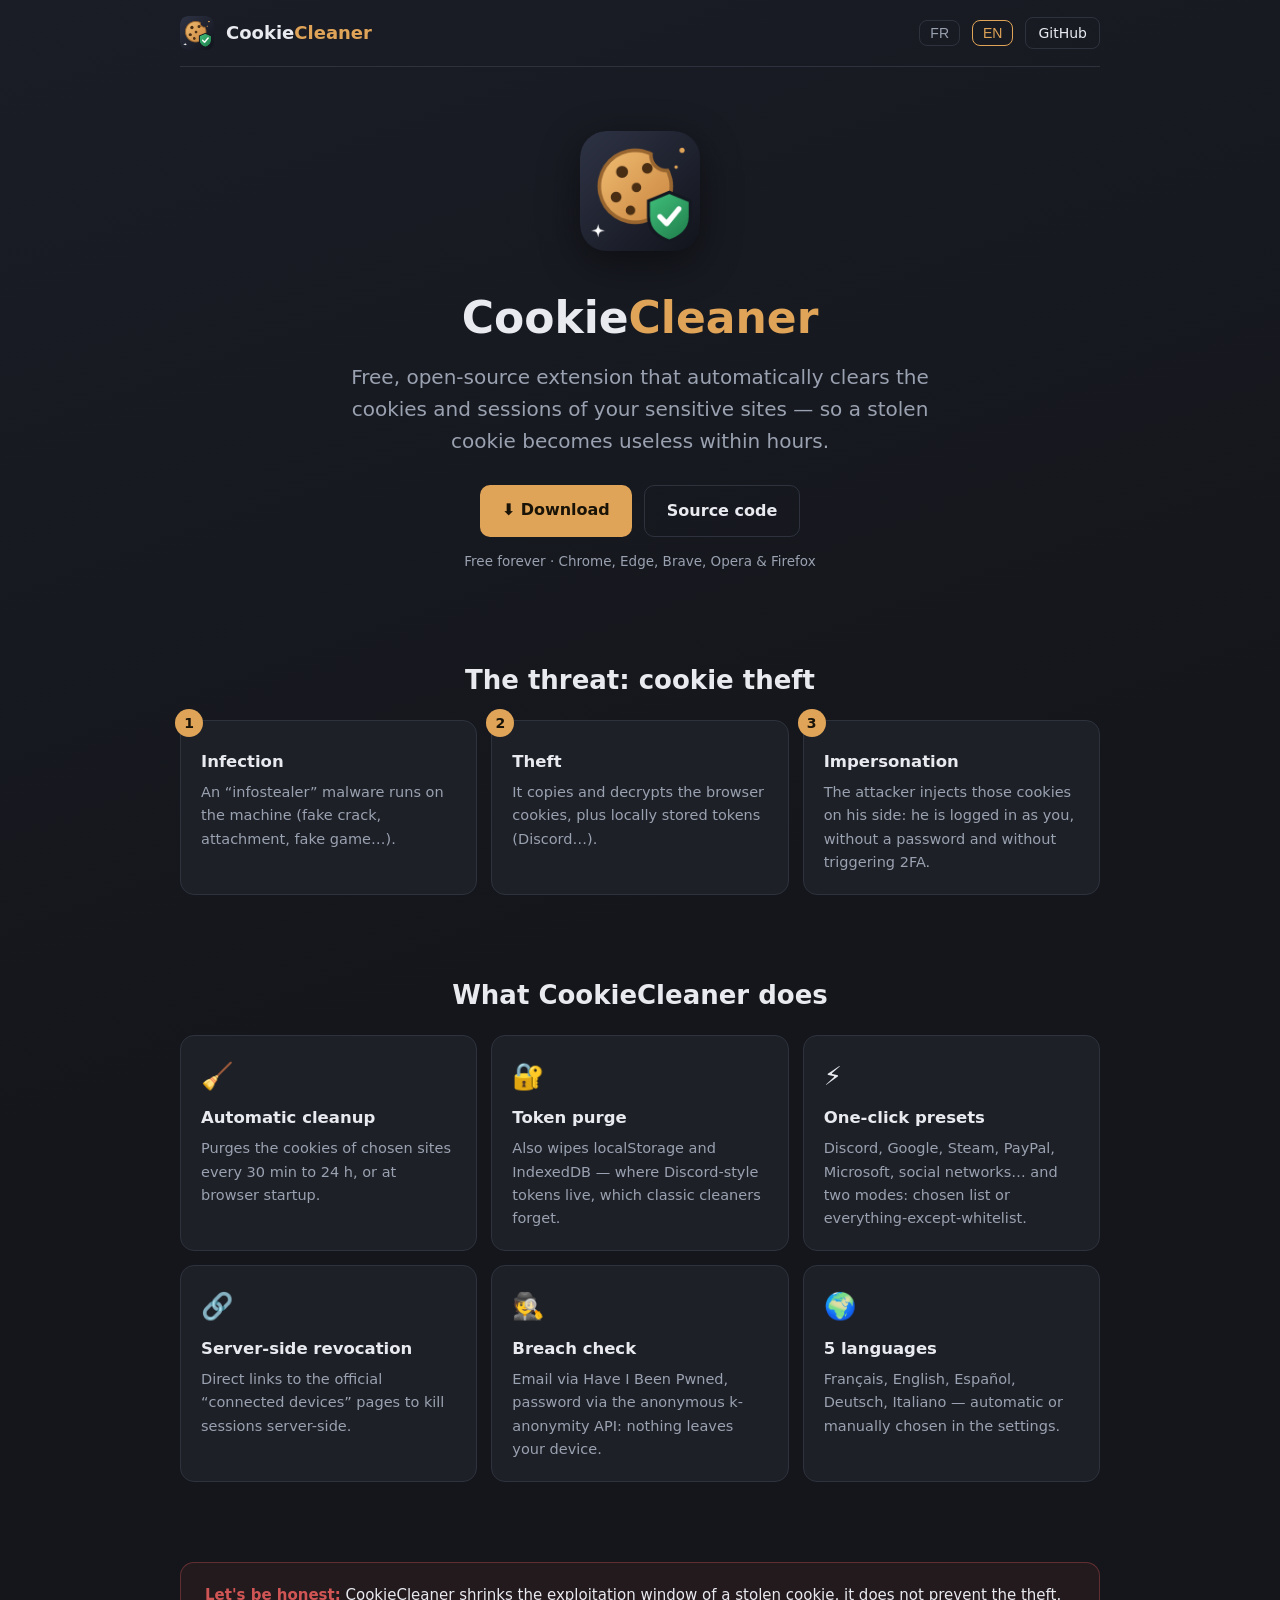
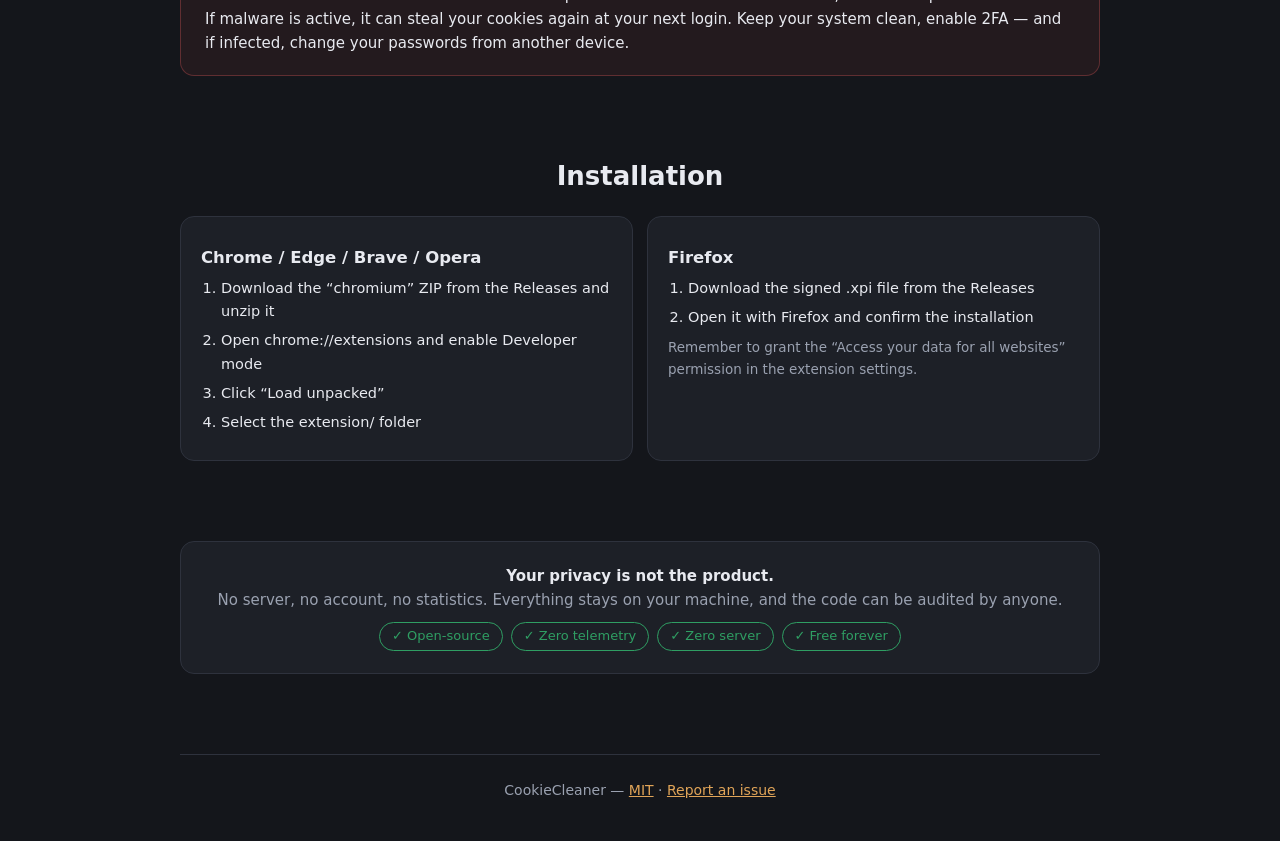
==== docs/index.html @ b6920549 "Maj V1.0" ====
<!DOCTYPE html>
<html lang="fr">
<head>
  <meta charset="utf-8">
  <meta name="viewport" content="width=device-width, initial-scale=1">
  <title>CookieCleaner — Anti-vol de cookies</title>
  <meta name="description" content="Extension gratuite et open-source qui nettoie automatiquement les cookies et sessions de vos sites sensibles pour limiter l'impact du vol de cookies.">
  <link rel="icon" type="image/png" href="assets/favicon.png">
  <style>
    :root {
      --bg: #14161b; --panel: #1d2027; --panel-2: #23262f; --border: #2e323d;
      --text: #e8eaf0; --muted: #9aa1b0; --accent: #e0a458; --accent-dark: #b5773a;
      --green: #2f9e63; --red: #d05555; --radius: 14px;
    }
    * { box-sizing: border-box; margin: 0; }
    html { scroll-behavior: smooth; }
    body {
      background: linear-gradient(160deg, #1a1d26 0%, #14161b 40%);
      color: var(--text);
      font-family: "Segoe UI", system-ui, -apple-system, sans-serif;
      font-size: 16px; line-height: 1.6;
    }
    a { color: var(--accent); }
    .wrap { max-width: 960px; margin: 0 auto; padding: 0 20px; }

    nav {
      display: flex; align-items: center; gap: 12px;
      padding: 16px 0; border-bottom: 1px solid var(--border);
    }
    nav img { width: 34px; height: 34px; border-radius: 8px; }
    nav .brand { font-weight: 700; font-size: 18px; }
    nav .brand em { color: var(--accent); font-style: normal; }
    nav .spacer { flex: 1; }
    .lang-btn {
      background: none; border: 1px solid var(--border); color: var(--muted);
      border-radius: 8px; padding: 4px 10px; cursor: pointer; font-size: 14px;
    }
    .lang-btn.active { border-color: var(--accent); color: var(--accent); }
    nav .gh {
      text-decoration: none; border: 1px solid var(--border); border-radius: 8px;
      padding: 4px 12px; color: var(--text); font-size: 14px;
    }
    nav .gh:hover { border-color: var(--accent); }

    header.hero { text-align: center; padding: 64px 0 48px; }
    .hero img { width: 120px; height: 120px; border-radius: 26px; box-shadow: 0 12px 40px rgba(0,0,0,.45); }
    .hero h1 { font-size: 44px; margin: 24px 0 8px; }
    .hero h1 em { color: var(--accent); font-style: normal; }
    .hero .tagline { font-size: 20px; color: var(--muted); max-width: 620px; margin: 0 auto 28px; }
    .cta-row { display: flex; gap: 12px; justify-content: center; flex-wrap: wrap; }
    .btn {
      display: inline-block; text-decoration: none; font-weight: 600; font-size: 16px;
      padding: 12px 22px; border-radius: 10px;
    }
    .btn.primary { background: var(--accent); color: #1a1408; }
    .btn.primary:hover { background: var(--accent-dark); color: #fff; }
    .btn.ghost { border: 1px solid var(--border); color: var(--text); }
    .btn.ghost:hover { border-color: var(--accent); }
    .hero .note { margin-top: 14px; font-size: 13.5px; color: var(--muted); }

    section { padding: 40px 0; }
    section h2 { font-size: 26px; margin-bottom: 18px; text-align: center; }
    .grid { display: grid; grid-template-columns: repeat(auto-fit, minmax(260px, 1fr)); gap: 14px; }
    .card {
      background: var(--panel); border: 1px solid var(--border);
      border-radius: var(--radius); padding: 20px;
    }
    .card .emoji { font-size: 26px; }
    .card h3 { font-size: 16.5px; margin: 8px 0 6px; }
    .card p { font-size: 14.5px; color: var(--muted); }

    .steps { counter-reset: step; }
    .steps .card { position: relative; padding-left: 20px; }
    .steps .card::before {
      counter-increment: step; content: counter(step);
      position: absolute; top: -12px; left: -6px;
      background: var(--accent); color: #1a1408; font-weight: 700;
      width: 28px; height: 28px; border-radius: 50%;
      display: flex; align-items: center; justify-content: center; font-size: 14px;
    }

    .warn-box {
      background: rgba(208,85,85,.08); border: 1px solid rgba(208,85,85,.35);
      border-radius: var(--radius); padding: 20px 24px; font-size: 15px;
    }
    .warn-box strong { color: var(--red); }

    .install-cols { display: grid; grid-template-columns: repeat(auto-fit, minmax(300px, 1fr)); gap: 14px; }
    .install-cols ol { padding-left: 20px; font-size: 14.5px; }
    .install-cols li { margin: 6px 0; }
    code {
      background: var(--panel-2); border: 1px solid var(--border);
      border-radius: 5px; padding: 1px 6px; font-size: 13px;
    }

    .privacy-strip {
      text-align: center; background: var(--panel); border: 1px solid var(--border);
      border-radius: var(--radius); padding: 22px; font-size: 15px;
    }
    .privacy-strip .badges { margin-top: 10px; display: flex; gap: 8px; justify-content: center; flex-wrap: wrap; }
    .pill {
      font-size: 13px; border: 1px solid var(--green); color: var(--green);
      border-radius: 999px; padding: 3px 12px;
    }

    footer {
      border-top: 1px solid var(--border); margin-top: 40px;
      padding: 24px 0 40px; text-align: center; color: var(--muted); font-size: 14px;
    }
  </style>
</head>
<body>
  <div class="wrap">
    <nav>
      <img src="assets/logo.png" alt="">
      <span class="brand">Cookie<em>Cleaner</em></span>
      <span class="spacer"></span>
      <button class="lang-btn" id="btn-fr" onclick="setLang('fr')">FR</button>
      <button class="lang-btn" id="btn-en" onclick="setLang('en')">EN</button>
      <a class="gh" href="https://github.com/FrankkDarko/CookieCleaner">GitHub</a>
    </nav>

    <header class="hero">
      <img src="assets/logo.png" alt="CookieCleaner">
      <h1>Cookie<em>Cleaner</em></h1>
      <p class="tagline" data-t="tagline"></p>
      <div class="cta-row">
        <a class="btn primary" href="https://github.com/FrankkDarko/CookieCleaner/releases" data-t="ctaDownload"></a>
        <a class="btn ghost" href="https://github.com/FrankkDarko/CookieCleaner" data-t="ctaSource"></a>
      </div>
      <p class="note" data-t="ctaNote"></p>
    </header>

    <section>
      <h2 data-t="threatTitle"></h2>
      <div class="grid steps">
        <div class="card"><h3 data-t="threat1t"></h3><p data-t="threat1p"></p></div>
        <div class="card"><h3 data-t="threat2t"></h3><p data-t="threat2p"></p></div>
        <div class="card"><h3 data-t="threat3t"></h3><p data-t="threat3p"></p></div>
      </div>
    </section>

    <section>
      <h2 data-t="featTitle"></h2>
      <div class="grid">
        <div class="card"><div class="emoji">🧹</div><h3 data-t="feat1t"></h3><p data-t="feat1p"></p></div>
        <div class="card"><div class="emoji">🔐</div><h3 data-t="feat2t"></h3><p data-t="feat2p"></p></div>
        <div class="card"><div class="emoji">⚡</div><h3 data-t="feat3t"></h3><p data-t="feat3p"></p></div>
        <div class="card"><div class="emoji">🔗</div><h3 data-t="feat4t"></h3><p data-t="feat4p"></p></div>
        <div class="card"><div class="emoji">🕵️</div><h3 data-t="feat5t"></h3><p data-t="feat5p"></p></div>
        <div class="card"><div class="emoji">🌍</div><h3 data-t="feat6t"></h3><p data-t="feat6p"></p></div>
      </div>
    </section>

    <section>
      <div class="warn-box">
        <strong data-t="honestT"></strong> <span data-t="honestP"></span>
      </div>
    </section>

    <section>
      <h2 data-t="installTitle"></h2>
      <div class="install-cols">
        <div class="card">
          <h3>Chrome / Edge / Brave / Opera</h3>
          <ol>
            <li data-t="instC1"></li>
            <li data-t="instC2"></li>
            <li data-t="instC3"></li>
            <li data-t="instC4"></li>
          </ol>
        </div>
        <div class="card">
          <h3>Firefox</h3>
          <ol>
            <li data-t="instF1"></li>
            <li data-t="instF2"></li>
          </ol>
          <p style="font-size:13.5px;color:var(--muted);margin-top:8px" data-t="instFNote"></p>
        </div>
      </div>
    </section>

    <section>
      <div class="privacy-strip">
        <strong data-t="privT"></strong><br>
        <span style="color:var(--muted)" data-t="privP"></span>
        <div class="badges">
          <span class="pill" data-t="pill1"></span>
          <span class="pill" data-t="pill2"></span>
          <span class="pill" data-t="pill3"></span>
          <span class="pill" data-t="pill4"></span>
        </div>
      </div>
    </section>

    <footer>
      <span data-t="footer"></span>
      <a href="https://github.com/FrankkDarko/CookieCleaner/blob/main/LICENSE">MIT</a>
      · <a href="https://github.com/FrankkDarko/CookieCleaner/issues" data-t="footerIssues"></a>
    </footer>
  </div>

  <script>
    const I18N = {
      fr: {
        title: "CookieCleaner — Anti-vol de cookies",
        tagline: "Extension gratuite et open-source qui nettoie automatiquement les cookies et sessions de vos sites sensibles — pour qu'un cookie volé devienne inutilisable en quelques heures.",
        ctaDownload: "⬇ Télécharger", ctaSource: "Code source",
        ctaNote: "Gratuit pour toujours · Chrome, Edge, Brave, Opera & Firefox",
        threatTitle: "La menace : le vol de cookies",
        threat1t: "Infection", threat1p: "Un malware « infostealer » s'exécute sur la machine (faux crack, pièce jointe, faux jeu…).",
        threat2t: "Vol", threat2p: "Il copie et déchiffre les cookies du navigateur, ainsi que les tokens stockés en local (Discord…).",
        threat3t: "Usurpation", threat3p: "L'attaquant injecte ces cookies chez lui : il est connecté à votre place, sans mot de passe et sans déclencher la 2FA.",
        featTitle: "Ce que fait CookieCleaner",
        feat1t: "Nettoyage automatique", feat1p: "Purge les cookies des sites choisis toutes les 30 min à 24 h, ou au démarrage du navigateur.",
        feat2t: "Purge des tokens", feat2p: "Vide aussi le localStorage et l'IndexedDB — là où vivent les tokens type Discord que les nettoyeurs classiques oublient.",
        feat3t: "Presets en un clic", feat3p: "Discord, Google, Steam, PayPal, Microsoft, réseaux sociaux… et deux modes : liste choisie ou tout-sauf-liste-blanche.",
        feat4t: "Révocation serveur", feat4p: "Liens directs vers les pages officielles « appareils connectés » pour tuer les sessions côté serveur.",
        feat5t: "Vérification de fuites", feat5p: "E-mail via Have I Been Pwned, mot de passe via l'API anonyme k-anonymity : rien ne quitte votre appareil.",
        feat6t: "5 langues", feat6p: "Français, English, Español, Deutsch, Italiano — automatique ou au choix dans les options.",
        honestT: "Soyons honnêtes :",
        honestP: "CookieCleaner réduit la fenêtre d'exploitation d'un cookie volé, il n'empêche pas le vol. Si un malware est actif, il peut re-voler vos cookies à la prochaine connexion. Gardez votre système sain, activez la 2FA — et en cas d'infection, changez vos mots de passe depuis un autre appareil.",
        installTitle: "Installation",
        instC1: "Téléchargez le ZIP « chromium » depuis les Releases et décompressez-le",
        instC2: "Ouvrez chrome://extensions et activez le Mode développeur",
        instC3: "Cliquez « Charger l'extension non empaquetée »",
        instC4: "Sélectionnez le dossier extension/",
        instF1: "Téléchargez le fichier .xpi signé depuis les Releases",
        instF2: "Ouvrez-le avec Firefox et confirmez l'installation",
        instFNote: "Pensez à accorder la permission « Accéder à vos données pour tous les sites » dans les paramètres de l'extension.",
        privT: "Votre vie privée n'est pas le produit.",
        privP: "Aucun serveur, aucun compte, aucune statistique. Tout reste sur votre machine, et le code est auditable par tous.",
        pill1: "✓ Open-source", pill2: "✓ Zéro télémétrie", pill3: "✓ Zéro serveur", pill4: "✓ Gratuit pour toujours",
        footer: "CookieCleaner — licence ", footerIssues: "Signaler un problème"
      },
      en: {
        title: "CookieCleaner — Anti cookie-theft",
        tagline: "Free, open-source extension that automatically clears the cookies and sessions of your sensitive sites — so a stolen cookie becomes useless within hours.",
        ctaDownload: "⬇ Download", ctaSource: "Source code",
        ctaNote: "Free forever · Chrome, Edge, Brave, Opera & Firefox",
        threatTitle: "The threat: cookie theft",
        threat1t: "Infection", threat1p: "An “infostealer” malware runs on the machine (fake crack, attachment, fake game…).",
        threat2t: "Theft", threat2p: "It copies and decrypts the browser cookies, plus locally stored tokens (Discord…).",
        threat3t: "Impersonation", threat3p: "The attacker injects those cookies on his side: he is logged in as you, without a password and without triggering 2FA.",
        featTitle: "What CookieCleaner does",
        feat1t: "Automatic cleanup", feat1p: "Purges the cookies of chosen sites every 30 min to 24 h, or at browser startup.",
        feat2t: "Token purge", feat2p: "Also wipes localStorage and IndexedDB — where Discord-style tokens live, which classic cleaners forget.",
        feat3t: "One-click presets", feat3p: "Discord, Google, Steam, PayPal, Microsoft, social networks… and two modes: chosen list or everything-except-whitelist.",
        feat4t: "Server-side revocation", feat4p: "Direct links to the official “connected devices” pages to kill sessions server-side.",
        feat5t: "Breach check", feat5p: "Email via Have I Been Pwned, password via the anonymous k-anonymity API: nothing leaves your device.",
        feat6t: "5 languages", feat6p: "Français, English, Español, Deutsch, Italiano — automatic or manually chosen in the settings.",
        honestT: "Let's be honest:",
        honestP: "CookieCleaner shrinks the exploitation window of a stolen cookie, it does not prevent the theft. If malware is active, it can steal your cookies again at your next login. Keep your system clean, enable 2FA — and if infected, change your passwords from another device.",
        installTitle: "Installation",
        instC1: "Download the “chromium” ZIP from the Releases and unzip it",
        instC2: "Open chrome://extensions and enable Developer mode",
        instC3: "Click “Load unpacked”",
        instC4: "Select the extension/ folder",
        instF1: "Download the signed .xpi file from the Releases",
        instF2: "Open it with Firefox and confirm the installation",
        instFNote: "Remember to grant the “Access your data for all websites” permission in the extension settings.",
        privT: "Your privacy is not the product.",
        privP: "No server, no account, no statistics. Everything stays on your machine, and the code can be audited by anyone.",
        pill1: "✓ Open-source", pill2: "✓ Zero telemetry", pill3: "✓ Zero server", pill4: "✓ Free forever",
        footer: "CookieCleaner — ", footerIssues: "Report an issue"
      }
    };

    function setLang(lang) {
      localStorage.setItem("cc-lang", lang);
      document.documentElement.lang = lang;
      document.title = I18N[lang].title;
      document.querySelectorAll("[data-t]").forEach((el) => {
        const msg = I18N[lang][el.dataset.t];
        if (msg) el.textContent = msg;
      });
      document.getElementById("btn-fr").classList.toggle("active", lang === "fr");
      document.getElementById("btn-en").classList.toggle("active", lang === "en");
    }

    setLang(
      localStorage.getItem("cc-lang") ||
      (navigator.language?.toLowerCase().startsWith("fr") ? "fr" : "en")
    );
  </script>
</body>
</html>
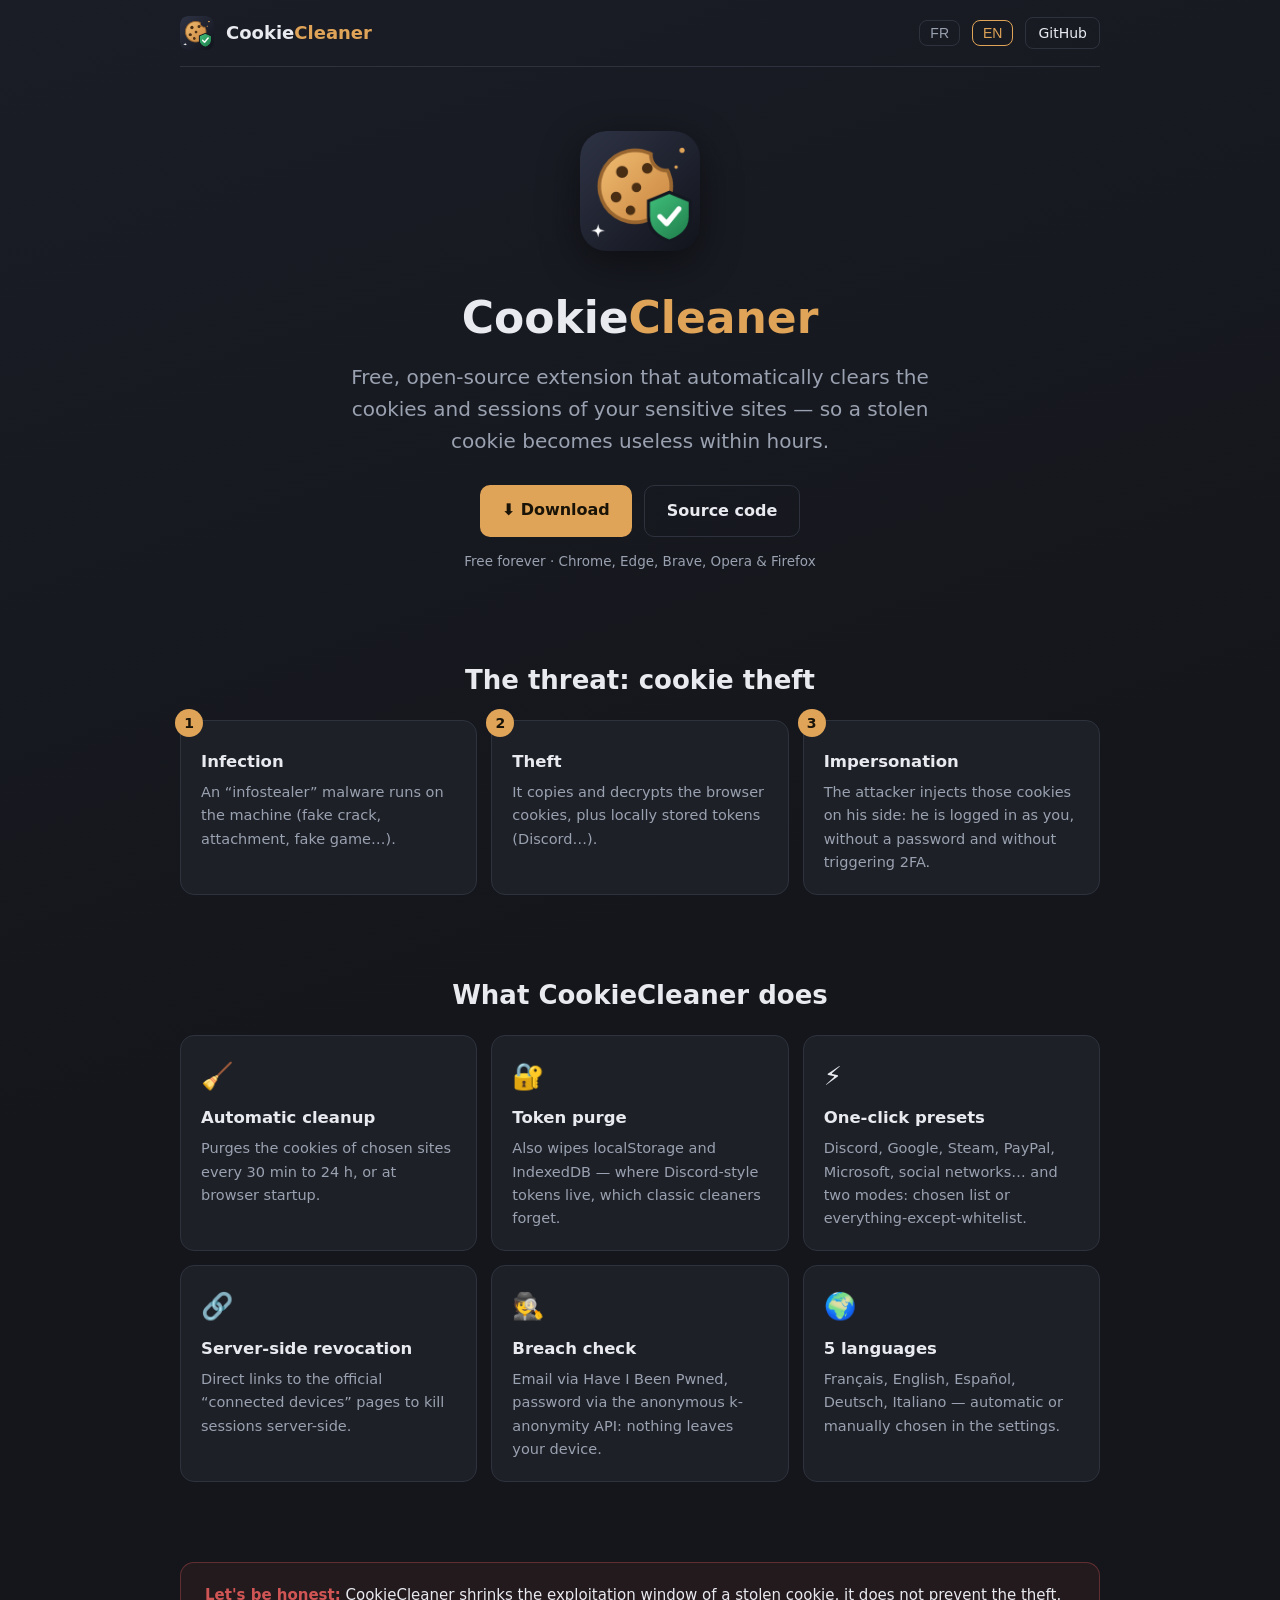
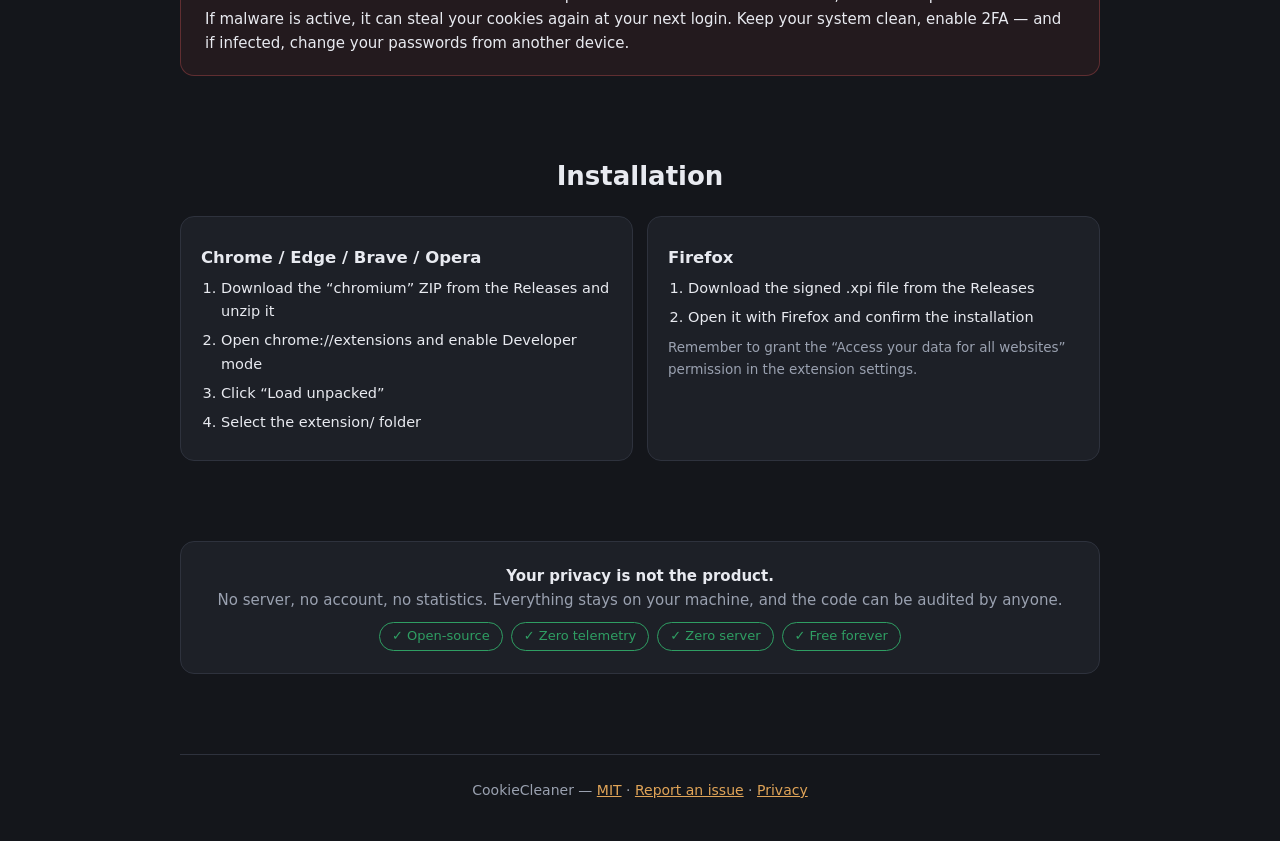
==== commit d2f1ec4b: "MAJ for Firexfox & Chrome" ====
--- a/docs/index.html
+++ b/docs/index.html
@@ -198,6 +198,7 @@
       <span data-t="footer"></span>
       <a href="https://github.com/FrankkDarko/CookieCleaner/blob/main/LICENSE">MIT</a>
       · <a href="https://github.com/FrankkDarko/CookieCleaner/issues" data-t="footerIssues"></a>
+      · <a href="privacy.html" data-t="footerPrivacy"></a>
     </footer>
   </div>
 
@@ -232,7 +233,7 @@
         privT: "Votre vie privée n'est pas le produit.",
         privP: "Aucun serveur, aucun compte, aucune statistique. Tout reste sur votre machine, et le code est auditable par tous.",
         pill1: "✓ Open-source", pill2: "✓ Zéro télémétrie", pill3: "✓ Zéro serveur", pill4: "✓ Gratuit pour toujours",
-        footer: "CookieCleaner — licence ", footerIssues: "Signaler un problème"
+        footer: "CookieCleaner — licence ", footerIssues: "Signaler un problème", footerPrivacy: "Confidentialité"
       },
       en: {
         title: "CookieCleaner — Anti cookie-theft",
@@ -263,7 +264,7 @@
         privT: "Your privacy is not the product.",
         privP: "No server, no account, no statistics. Everything stays on your machine, and the code can be audited by anyone.",
         pill1: "✓ Open-source", pill2: "✓ Zero telemetry", pill3: "✓ Zero server", pill4: "✓ Free forever",
-        footer: "CookieCleaner — ", footerIssues: "Report an issue"
+        footer: "CookieCleaner — ", footerIssues: "Report an issue", footerPrivacy: "Privacy"
       }
     };
 
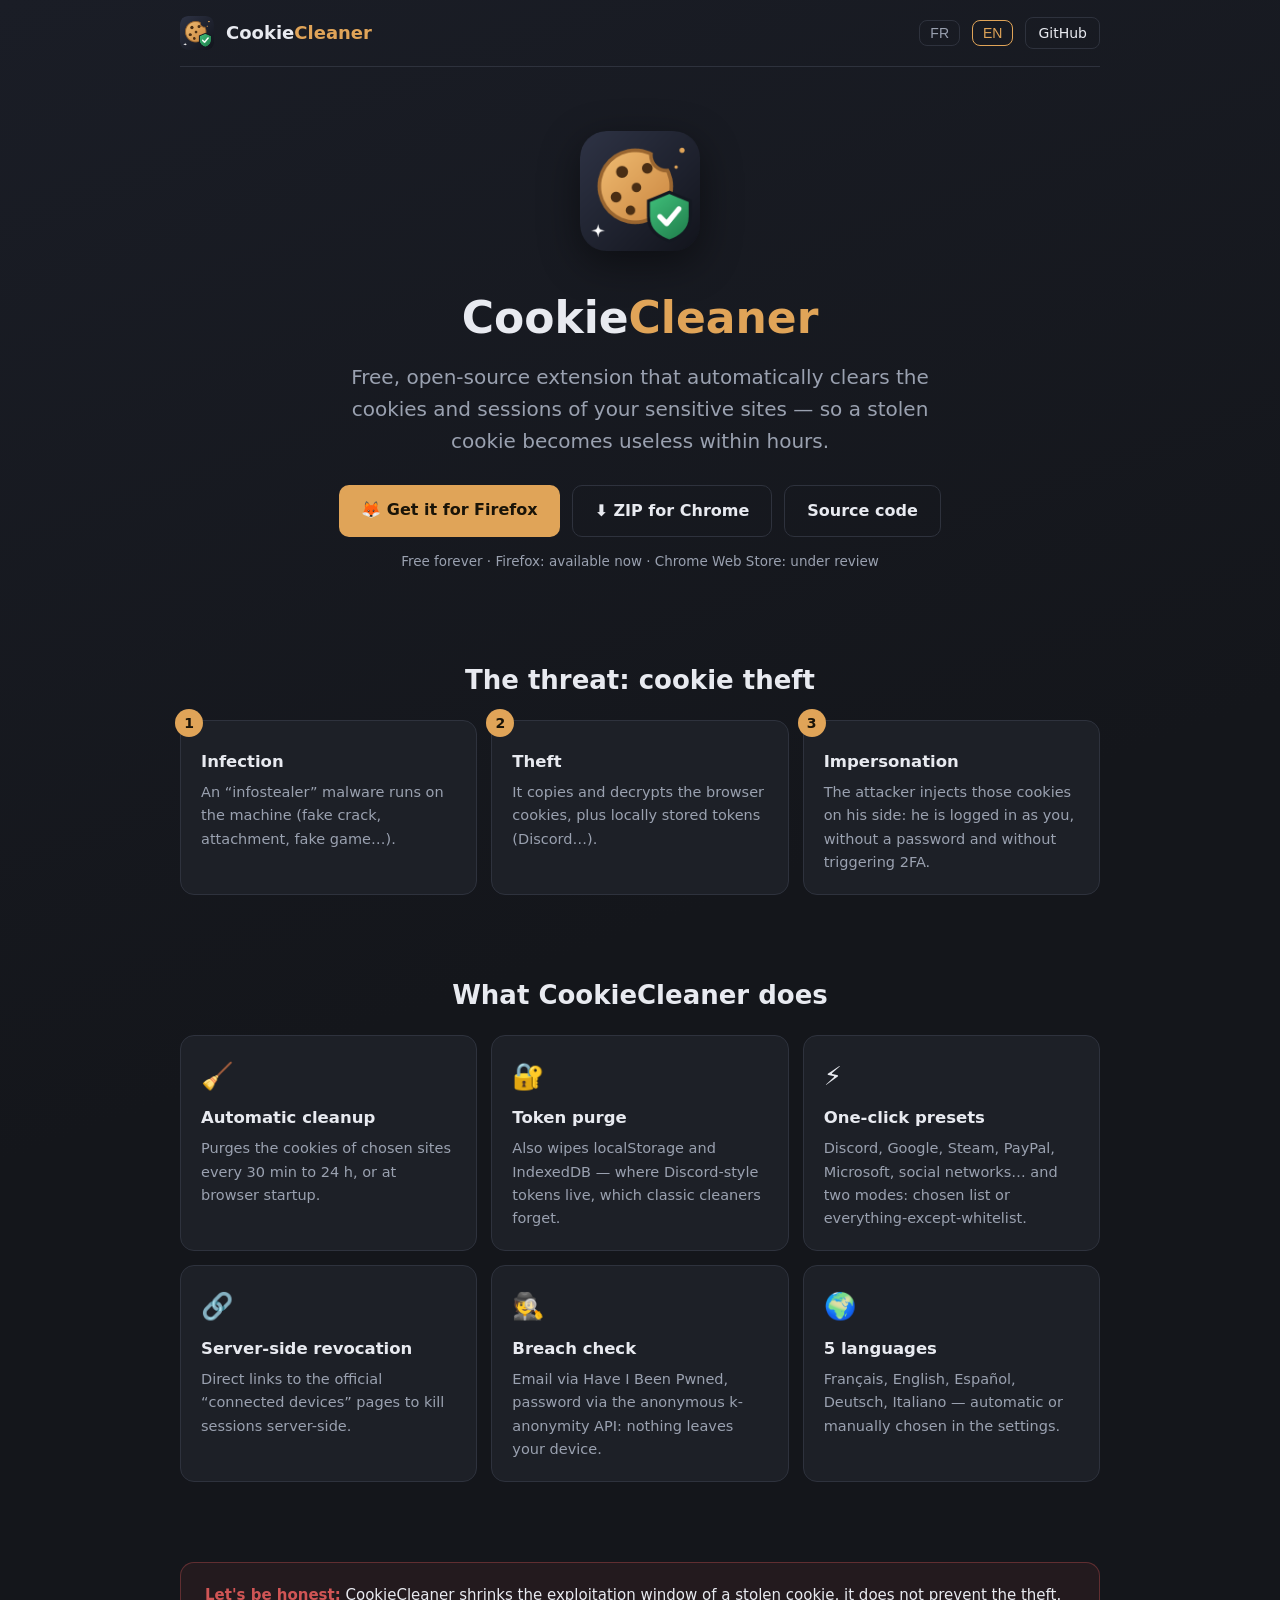
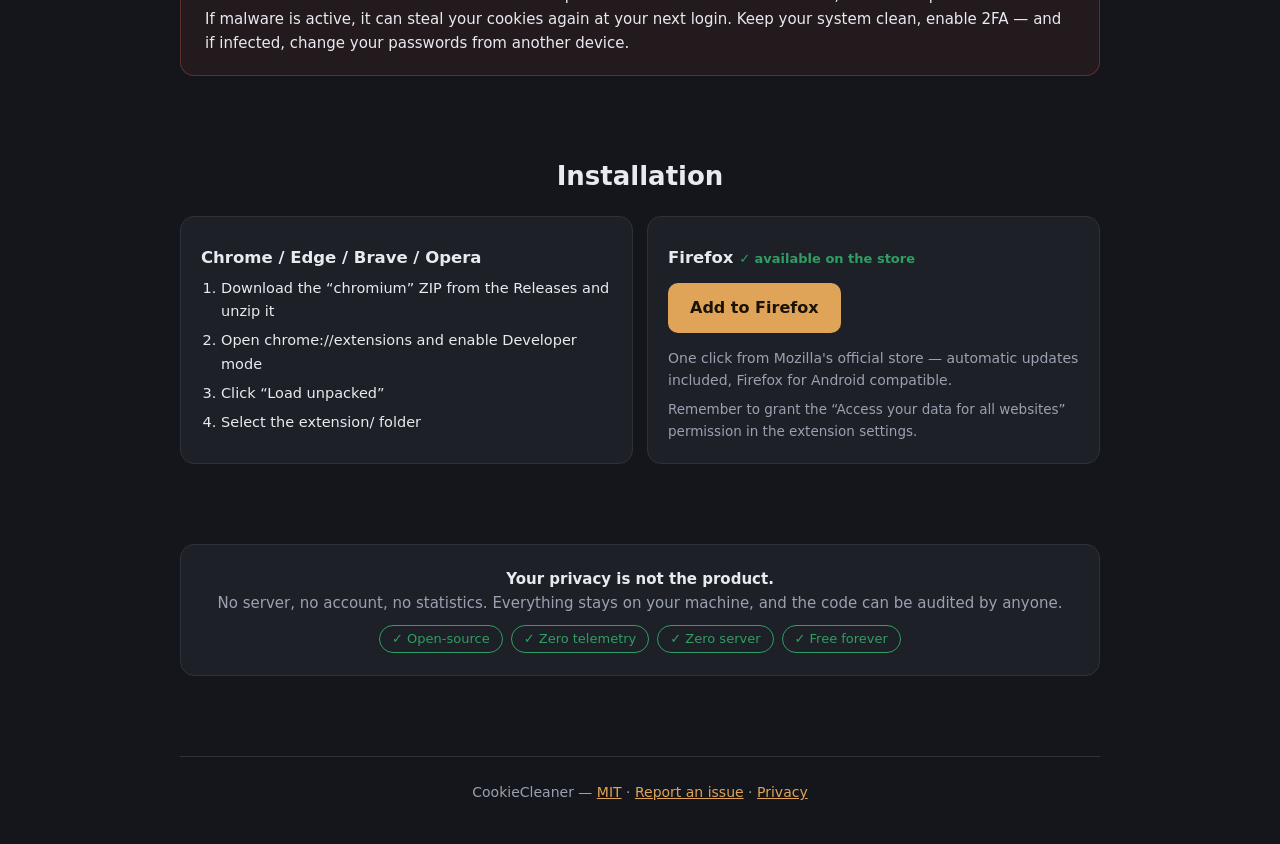
==== commit 3f89c1bc: "Maj Mozzilla" ====
--- a/docs/index.html
+++ b/docs/index.html
@@ -125,7 +125,8 @@
       <h1>Cookie<em>Cleaner</em></h1>
       <p class="tagline" data-t="tagline"></p>
       <div class="cta-row">
-        <a class="btn primary" href="https://github.com/FrankkDarko/CookieCleaner/releases" data-t="ctaDownload"></a>
+        <a class="btn primary" href="https://addons.mozilla.org/firefox/addon/freecookiecleaner/" data-t="ctaFirefox"></a>
+        <a class="btn ghost" href="https://github.com/FrankkDarko/CookieCleaner/releases" data-t="ctaDownload"></a>
         <a class="btn ghost" href="https://github.com/FrankkDarko/CookieCleaner" data-t="ctaSource"></a>
       </div>
       <p class="note" data-t="ctaNote"></p>
@@ -171,11 +172,11 @@
           </ol>
         </div>
         <div class="card">
-          <h3>Firefox</h3>
-          <ol>
-            <li data-t="instF1"></li>
-            <li data-t="instF2"></li>
-          </ol>
+          <h3>Firefox <span style="color:var(--green);font-size:13px;font-weight:600" data-t="instFLive"></span></h3>
+          <p style="margin:12px 0 14px">
+            <a class="btn primary" href="https://addons.mozilla.org/firefox/addon/freecookiecleaner/" data-t="instFBtn"></a>
+          </p>
+          <p style="font-size:14px" data-t="instF0"></p>
           <p style="font-size:13.5px;color:var(--muted);margin-top:8px" data-t="instFNote"></p>
         </div>
       </div>
@@ -207,8 +208,9 @@
       fr: {
         title: "CookieCleaner — Anti-vol de cookies",
         tagline: "Extension gratuite et open-source qui nettoie automatiquement les cookies et sessions de vos sites sensibles — pour qu'un cookie volé devienne inutilisable en quelques heures.",
-        ctaDownload: "⬇ Télécharger", ctaSource: "Code source",
-        ctaNote: "Gratuit pour toujours · Chrome, Edge, Brave, Opera & Firefox",
+        ctaFirefox: "🦊 Installer pour Firefox",
+        ctaDownload: "⬇ ZIP pour Chrome", ctaSource: "Code source",
+        ctaNote: "Gratuit pour toujours · Firefox : disponible dès maintenant · Chrome Web Store : validation en cours",
         threatTitle: "La menace : le vol de cookies",
         threat1t: "Infection", threat1p: "Un malware « infostealer » s'exécute sur la machine (faux crack, pièce jointe, faux jeu…).",
         threat2t: "Vol", threat2p: "Il copie et déchiffre les cookies du navigateur, ainsi que les tokens stockés en local (Discord…).",
@@ -227,8 +229,9 @@
         instC2: "Ouvrez chrome://extensions et activez le Mode développeur",
         instC3: "Cliquez « Charger l'extension non empaquetée »",
         instC4: "Sélectionnez le dossier extension/",
-        instF1: "Téléchargez le fichier .xpi signé depuis les Releases",
-        instF2: "Ouvrez-le avec Firefox et confirmez l'installation",
+        instFLive: "✓ disponible sur le store",
+        instFBtn: "Ajouter à Firefox",
+        instF0: "Un clic depuis le store officiel de Mozilla — mises à jour automatiques incluses, compatible Firefox pour Android.",
         instFNote: "Pensez à accorder la permission « Accéder à vos données pour tous les sites » dans les paramètres de l'extension.",
         privT: "Votre vie privée n'est pas le produit.",
         privP: "Aucun serveur, aucun compte, aucune statistique. Tout reste sur votre machine, et le code est auditable par tous.",
@@ -238,8 +241,9 @@
       en: {
         title: "CookieCleaner — Anti cookie-theft",
         tagline: "Free, open-source extension that automatically clears the cookies and sessions of your sensitive sites — so a stolen cookie becomes useless within hours.",
-        ctaDownload: "⬇ Download", ctaSource: "Source code",
-        ctaNote: "Free forever · Chrome, Edge, Brave, Opera & Firefox",
+        ctaFirefox: "🦊 Get it for Firefox",
+        ctaDownload: "⬇ ZIP for Chrome", ctaSource: "Source code",
+        ctaNote: "Free forever · Firefox: available now · Chrome Web Store: under review",
         threatTitle: "The threat: cookie theft",
         threat1t: "Infection", threat1p: "An “infostealer” malware runs on the machine (fake crack, attachment, fake game…).",
         threat2t: "Theft", threat2p: "It copies and decrypts the browser cookies, plus locally stored tokens (Discord…).",
@@ -258,8 +262,9 @@
         instC2: "Open chrome://extensions and enable Developer mode",
         instC3: "Click “Load unpacked”",
         instC4: "Select the extension/ folder",
-        instF1: "Download the signed .xpi file from the Releases",
-        instF2: "Open it with Firefox and confirm the installation",
+        instFLive: "✓ available on the store",
+        instFBtn: "Add to Firefox",
+        instF0: "One click from Mozilla's official store — automatic updates included, Firefox for Android compatible.",
         instFNote: "Remember to grant the “Access your data for all websites” permission in the extension settings.",
         privT: "Your privacy is not the product.",
         privP: "No server, no account, no statistics. Everything stays on your machine, and the code can be audited by anyone.",
@@ -269,7 +274,7 @@
     };
 
     function setLang(lang) {
-      localStorage.setItem("cc-lang", lang);
+      try { localStorage.setItem("cc-lang", lang); } catch (e) { /* private mode / sandboxed */ }
       document.documentElement.lang = lang;
       document.title = I18N[lang].title;
       document.querySelectorAll("[data-t]").forEach((el) => {
@@ -280,10 +285,9 @@
       document.getElementById("btn-en").classList.toggle("active", lang === "en");
     }
 
-    setLang(
-      localStorage.getItem("cc-lang") ||
-      (navigator.language?.toLowerCase().startsWith("fr") ? "fr" : "en")
-    );
+    let saved = null;
+    try { saved = localStorage.getItem("cc-lang"); } catch (e) { /* private mode / sandboxed */ }
+    setLang(saved || (navigator.language?.toLowerCase().startsWith("fr") ? "fr" : "en"));
   </script>
 </body>
 </html>
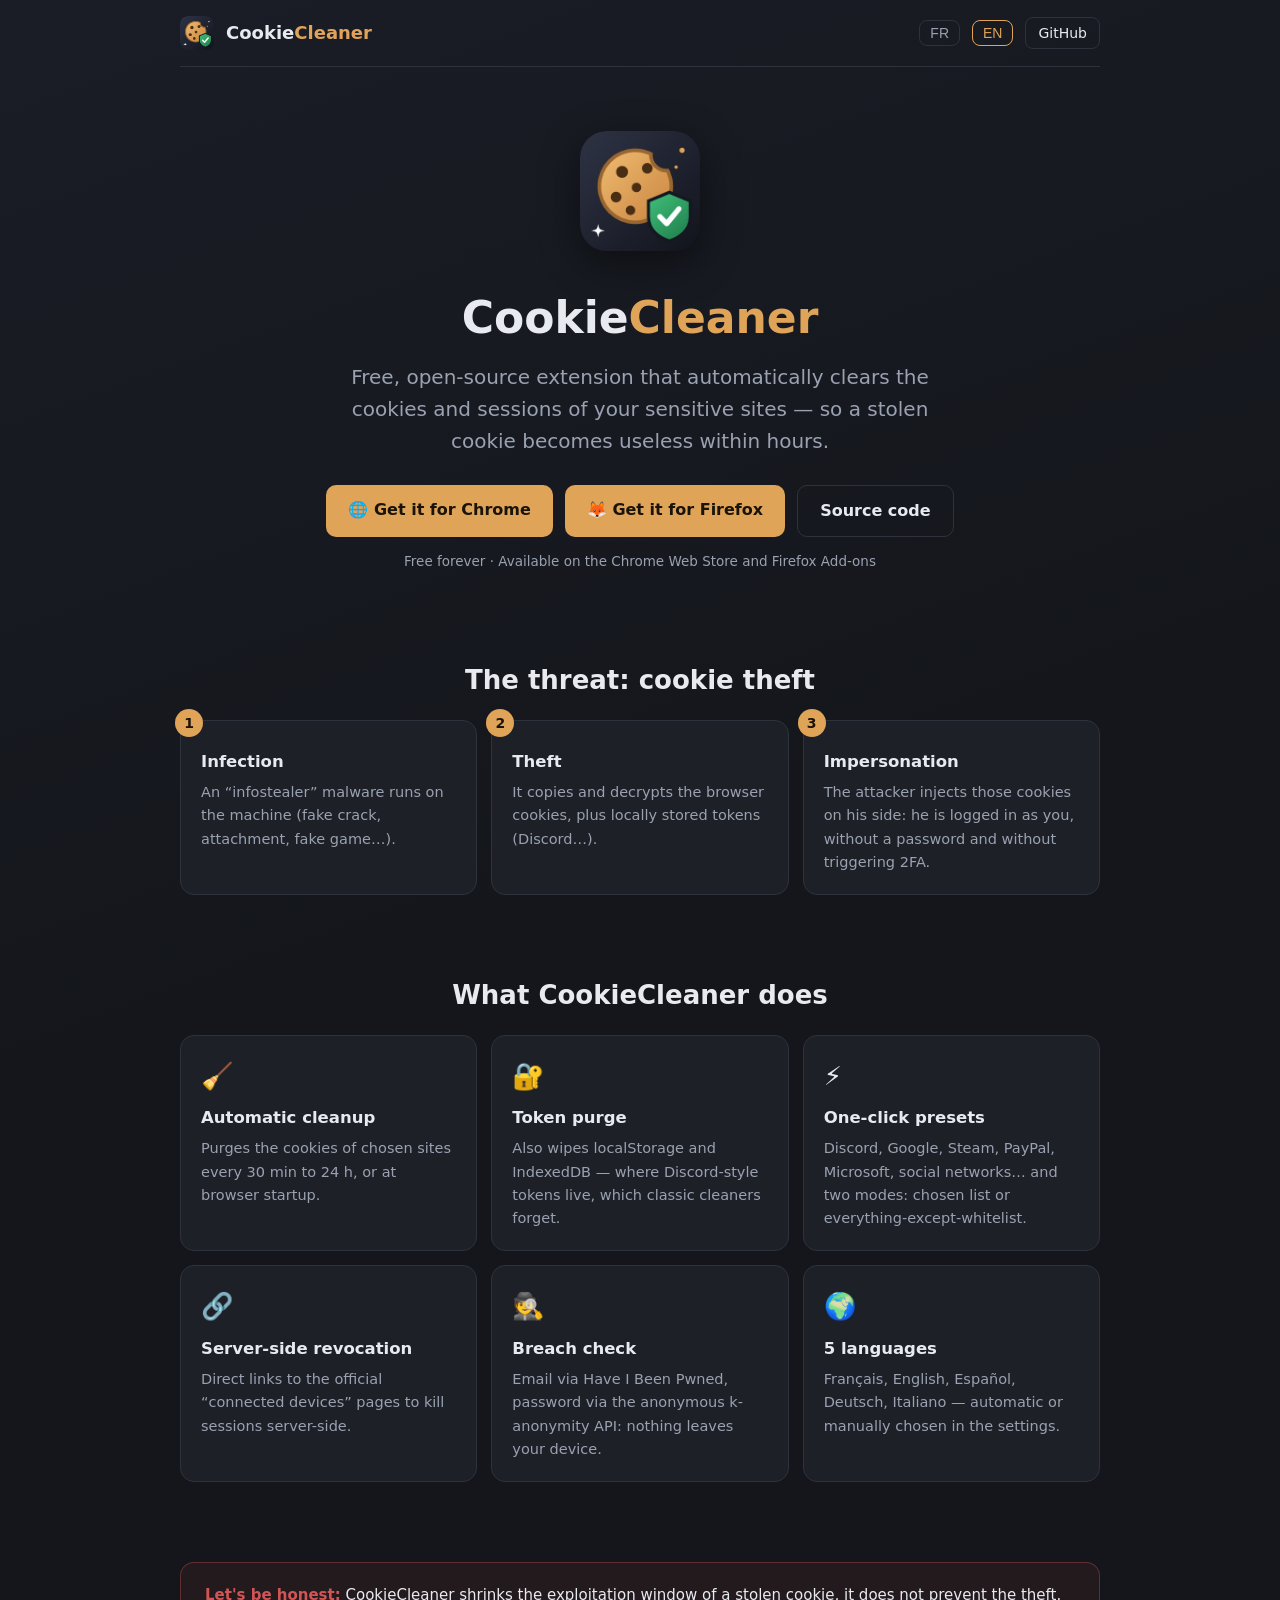
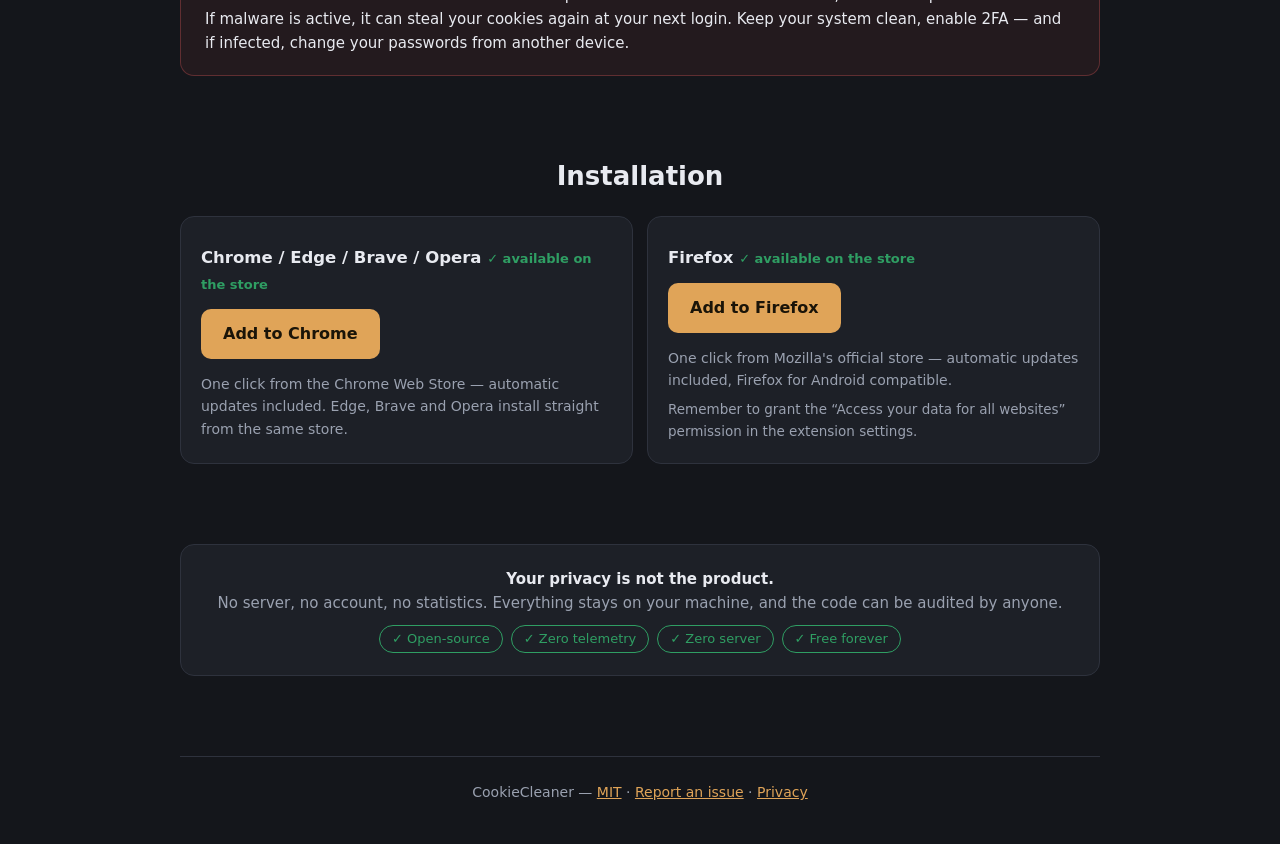
==== commit 60912f41: "Maj chrome" ====
--- a/docs/index.html
+++ b/docs/index.html
@@ -125,8 +125,8 @@
       <h1>Cookie<em>Cleaner</em></h1>
       <p class="tagline" data-t="tagline"></p>
       <div class="cta-row">
+        <a class="btn primary" href="https://chromewebstore.google.com/detail/cookiecleaner/oaomdnagofhaododcaihlojmjmlnnhdg" data-t="ctaChrome"></a>
         <a class="btn primary" href="https://addons.mozilla.org/firefox/addon/freecookiecleaner/" data-t="ctaFirefox"></a>
-        <a class="btn ghost" href="https://github.com/FrankkDarko/CookieCleaner/releases" data-t="ctaDownload"></a>
         <a class="btn ghost" href="https://github.com/FrankkDarko/CookieCleaner" data-t="ctaSource"></a>
       </div>
       <p class="note" data-t="ctaNote"></p>
@@ -163,13 +163,11 @@
       <h2 data-t="installTitle"></h2>
       <div class="install-cols">
         <div class="card">
-          <h3>Chrome / Edge / Brave / Opera</h3>
-          <ol>
-            <li data-t="instC1"></li>
-            <li data-t="instC2"></li>
-            <li data-t="instC3"></li>
-            <li data-t="instC4"></li>
-          </ol>
+          <h3>Chrome / Edge / Brave / Opera <span style="color:var(--green);font-size:13px;font-weight:600" data-t="instCLive"></span></h3>
+          <p style="margin:12px 0 14px">
+            <a class="btn primary" href="https://chromewebstore.google.com/detail/cookiecleaner/oaomdnagofhaododcaihlojmjmlnnhdg" data-t="instCBtn"></a>
+          </p>
+          <p style="font-size:14px" data-t="instC0"></p>
         </div>
         <div class="card">
           <h3>Firefox <span style="color:var(--green);font-size:13px;font-weight:600" data-t="instFLive"></span></h3>
@@ -208,9 +206,10 @@
       fr: {
         title: "CookieCleaner — Anti-vol de cookies",
         tagline: "Extension gratuite et open-source qui nettoie automatiquement les cookies et sessions de vos sites sensibles — pour qu'un cookie volé devienne inutilisable en quelques heures.",
+        ctaChrome: "🌐 Installer pour Chrome",
         ctaFirefox: "🦊 Installer pour Firefox",
-        ctaDownload: "⬇ ZIP pour Chrome", ctaSource: "Code source",
-        ctaNote: "Gratuit pour toujours · Firefox : disponible dès maintenant · Chrome Web Store : validation en cours",
+        ctaSource: "Code source",
+        ctaNote: "Gratuit pour toujours · Disponible sur le Chrome Web Store et Firefox Add-ons",
         threatTitle: "La menace : le vol de cookies",
         threat1t: "Infection", threat1p: "Un malware « infostealer » s'exécute sur la machine (faux crack, pièce jointe, faux jeu…).",
         threat2t: "Vol", threat2p: "Il copie et déchiffre les cookies du navigateur, ainsi que les tokens stockés en local (Discord…).",
@@ -225,10 +224,9 @@
         honestT: "Soyons honnêtes :",
         honestP: "CookieCleaner réduit la fenêtre d'exploitation d'un cookie volé, il n'empêche pas le vol. Si un malware est actif, il peut re-voler vos cookies à la prochaine connexion. Gardez votre système sain, activez la 2FA — et en cas d'infection, changez vos mots de passe depuis un autre appareil.",
         installTitle: "Installation",
-        instC1: "Téléchargez le ZIP « chromium » depuis les Releases et décompressez-le",
-        instC2: "Ouvrez chrome://extensions et activez le Mode développeur",
-        instC3: "Cliquez « Charger l'extension non empaquetée »",
-        instC4: "Sélectionnez le dossier extension/",
+        instCLive: "✓ disponible sur le store",
+        instCBtn: "Ajouter à Chrome",
+        instC0: "Un clic depuis le Chrome Web Store — mises à jour automatiques incluses. Edge, Brave et Opera installent directement depuis le même store.",
         instFLive: "✓ disponible sur le store",
         instFBtn: "Ajouter à Firefox",
         instF0: "Un clic depuis le store officiel de Mozilla — mises à jour automatiques incluses, compatible Firefox pour Android.",
@@ -241,9 +239,10 @@
       en: {
         title: "CookieCleaner — Anti cookie-theft",
         tagline: "Free, open-source extension that automatically clears the cookies and sessions of your sensitive sites — so a stolen cookie becomes useless within hours.",
+        ctaChrome: "🌐 Get it for Chrome",
         ctaFirefox: "🦊 Get it for Firefox",
-        ctaDownload: "⬇ ZIP for Chrome", ctaSource: "Source code",
-        ctaNote: "Free forever · Firefox: available now · Chrome Web Store: under review",
+        ctaSource: "Source code",
+        ctaNote: "Free forever · Available on the Chrome Web Store and Firefox Add-ons",
         threatTitle: "The threat: cookie theft",
         threat1t: "Infection", threat1p: "An “infostealer” malware runs on the machine (fake crack, attachment, fake game…).",
         threat2t: "Theft", threat2p: "It copies and decrypts the browser cookies, plus locally stored tokens (Discord…).",
@@ -258,10 +257,9 @@
         honestT: "Let's be honest:",
         honestP: "CookieCleaner shrinks the exploitation window of a stolen cookie, it does not prevent the theft. If malware is active, it can steal your cookies again at your next login. Keep your system clean, enable 2FA — and if infected, change your passwords from another device.",
         installTitle: "Installation",
-        instC1: "Download the “chromium” ZIP from the Releases and unzip it",
-        instC2: "Open chrome://extensions and enable Developer mode",
-        instC3: "Click “Load unpacked”",
-        instC4: "Select the extension/ folder",
+        instCLive: "✓ available on the store",
+        instCBtn: "Add to Chrome",
+        instC0: "One click from the Chrome Web Store — automatic updates included. Edge, Brave and Opera install straight from the same store.",
         instFLive: "✓ available on the store",
         instFBtn: "Add to Firefox",
         instF0: "One click from Mozilla's official store — automatic updates included, Firefox for Android compatible.",
